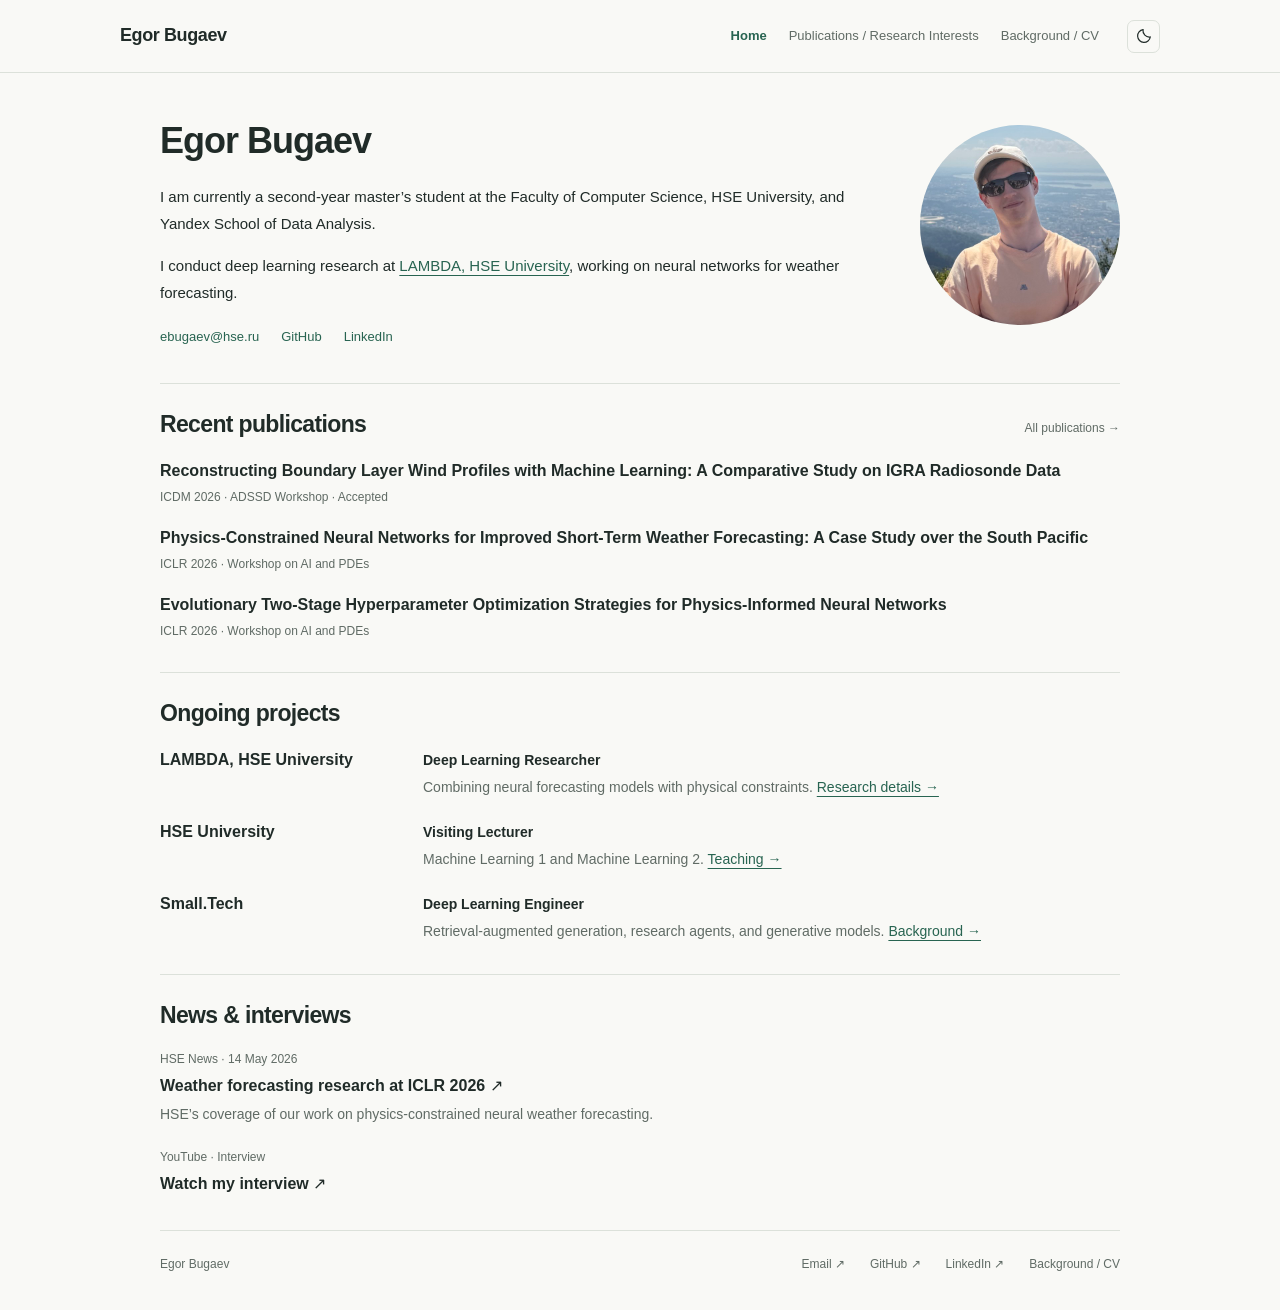
==== index.html @ fcecec60 "Publish personal research website" ====
<!doctype html>
<html lang="en"><head><meta charset="utf-8"><meta name="viewport" content="width=device-width,initial-scale=1"><meta name="description" content="Egor Bugaev, second-year master’s student at HSE and Yandex School of Data Analysis, and deep learning researcher at LAMBDA."><meta name="theme-color" content="#f9f9f6"><title>Home · Egor Bugaev</title><link rel="icon" href="favicon.svg" type="image/svg+xml"><link rel="stylesheet" href="style.css"><script src="theme.js"></script><script src="site.js" defer></script></head>
<body class="academic-site"><a class="skip" href="#main">Skip to content</a><header class="site-header"><div class="header-inner"><a class="wordmark" href="index.html">Egor Bugaev</a><nav aria-label="Main navigation"><a href="index.html" aria-current="page">Home</a><a href="research.html">Publications / Research Interests</a><a href="about.html">Background / CV</a></nav><button class="theme-toggle" type="button" aria-label="Toggle dark mode" aria-pressed="false" hidden><svg viewBox="0 0 24 24" width="18" height="18" fill="none" stroke="currentColor" stroke-width="1.6" aria-hidden="true"><path d="M20.4 13.3A8.5 8.5 0 0 1 10.7 3.6 8.5 8.5 0 1 0 20.4 13.3Z"/></svg></button></div></header>
<main id="main"><section class="hero hero-with-portrait">
<div class="hero-text"><h1>Egor Bugaev</h1>
<p>I am currently a second-year master’s student at the Faculty of Computer Science, HSE University, and Yandex School of Data Analysis.</p>
<p>I conduct deep learning research at <a href="https://cs.hse.ru/iai/lambda/">LAMBDA, HSE University</a>, working on neural networks for weather forecasting.</p>
<div class="text-links"><a href="mailto:ebugaev@hse.ru">ebugaev@hse.ru</a><a href="https://github.com/epbugaev">GitHub</a><a href="https://www.linkedin.com/in/epbugaev/">LinkedIn</a></div></div>
<div class="portrait-crop"><img src="assets/profile.jpg" alt="Egor Bugaev outdoors overlooking the coast" width="960" height="1280" fetchpriority="high" decoding="async"></div></section>
<section class="section home-section" id="recent-publications" aria-labelledby="recent-publications-title">
  <div class="section-heading"><h2 id="recent-publications-title">Recent publications</h2><a href="research.html#publications">All publications →</a></div>
  <ul class="home-publications">
    <li><h3><a href="research.html#wind-profiles">Reconstructing Boundary Layer Wind Profiles with Machine Learning: A Comparative Study on IGRA Radiosonde Data</a></h3><p class="entry-meta">ICDM 2026 · ADSSD Workshop · Accepted</p></li>
    <li><h3><a href="research.html#physics-constrained">Physics-Constrained Neural Networks for Improved Short-Term Weather Forecasting: A Case Study over the South Pacific</a></h3><p class="entry-meta">ICLR 2026 · Workshop on AI and PDEs</p></li>
    <li><h3><a href="research.html#pinn-optimization">Evolutionary Two-Stage Hyperparameter Optimization Strategies for Physics-Informed Neural Networks</a></h3><p class="entry-meta">ICLR 2026 · Workshop on AI and PDEs</p></li>
  </ul>
</section>
<section class="section home-section" id="ongoing-projects" aria-labelledby="ongoing-projects-title">
  <div class="section-heading"><h2 id="ongoing-projects-title">Ongoing projects</h2></div>
  <div class="current-work">
    <article><h3>LAMBDA, HSE University</h3><div><p class="role-title">Deep Learning Researcher</p><p>Combining neural forecasting models with physical constraints. <a href="research.html#forecasting">Research details →</a></p></div></article>
    <article><h3>HSE University</h3><div><p class="role-title">Visiting Lecturer</p><p>Machine Learning 1 and Machine Learning 2. <a href="about.html#teaching">Teaching →</a></p></div></article>
    <article><h3>Small.Tech</h3><div><p class="role-title">Deep Learning Engineer</p><p>Retrieval-augmented generation, research agents, and generative models. <a href="about.html#engineering">Background →</a></p></div></article>
  </div>
</section>
<section class="section home-section" id="news" aria-labelledby="news-title">
  <div class="section-heading"><h2 id="news-title">News &amp; interviews</h2></div>
  <ul class="home-news">
    <li><p class="entry-meta">HSE News · <time datetime="2026-05-14">14 May 2026</time></p><h3><a href="https://www.hse.ru/en/news/1158891081.html">Weather forecasting research at ICLR 2026 ↗</a></h3><p>HSE’s coverage of our work on physics-constrained neural weather forecasting.</p></li>
    <li><p class="entry-meta">YouTube · Interview</p><h3><a href="https://www.youtube.com/watch?v=sknjykD-WpU">Watch my interview ↗</a></h3></li>
  </ul>
</section>
</main><footer><span>Egor Bugaev</span><div><a href="mailto:ebugaev@hse.ru">Email ↗</a><a href="https://github.com/epbugaev">GitHub ↗</a><a href="https://www.linkedin.com/in/epbugaev/">LinkedIn ↗</a><a href="about.html">Background / CV</a></div></footer></body></html>
---- style.css ----
:root{color-scheme:light;--paper:#f9f9f6;--ink:#202b28;--muted:#606b65;--accent:#286451;--line:#dce1da;--panel:#eff2eb;--hover:#e5ebe1;--soft:#88988d}
:root[data-theme=dark]{color-scheme:dark;--paper:#131816;--ink:#e9ede7;--muted:#abb6ac;--accent:#a5cdb5;--line:#303a33;--panel:#1c251f;--hover:#28372c;--soft:#829d8a}
@media(prefers-color-scheme:dark){:root:not([data-theme=light]){color-scheme:dark;--paper:#131816;--ink:#e9ede7;--muted:#abb6ac;--accent:#a5cdb5;--line:#303a33;--panel:#1c251f;--hover:#28372c;--soft:#829d8a}}
*{box-sizing:border-box}html{scroll-behavior:smooth;scroll-padding-top:28px}body{margin:0;background:var(--paper);color:var(--ink);font:16px/1.75 -apple-system,BlinkMacSystemFont,"Segoe UI",sans-serif;-webkit-font-smoothing:antialiased}a{color:var(--accent);text-underline-offset:4px;text-decoration-thickness:1px}a:hover{text-decoration:underline}button{font:inherit;cursor:pointer}a:focus-visible,button:focus-visible{outline:2px solid var(--accent);outline-offset:5px}[hidden]{display:none!important}p{margin:0 0 17px}h1,h2,h3{line-height:1.25}h1{font-weight:540;letter-spacing:-1.8px;font-size:clamp(36px,5vw,54px);margin:0 0 24px}h2{font-weight:550;font-size:25px;letter-spacing:-.65px;margin:0}h3{font-weight:550;font-size:19px;letter-spacing:-.3px;margin:0 0 12px}h2 a,h3 a{color:inherit;text-decoration:none}main,footer,.header-inner{width:min(1040px,calc(100% - 80px));margin:auto}.site-header{border-bottom:1px solid var(--line)}.header-inner{min-height:85px;display:flex;align-items:center;gap:28px;flex-wrap:wrap;padding:17px 0}.wordmark{font-size:18px;font-weight:650;letter-spacing:-.4px;color:var(--ink);text-decoration:none;margin-right:auto;white-space:nowrap}.wordmark-detail{display:none;font-size:12px;color:var(--muted);font-weight:400}.header-inner nav{display:flex;gap:23px;align-items:center;font-size:13px}.header-inner nav a{color:var(--muted);text-decoration:none}.header-inner nav a[aria-current=page]{color:var(--accent);font-weight:650}.header-inner nav a:hover{color:var(--ink)}.theme-toggle{width:33px;height:33px;display:grid;place-items:center;background:transparent;border:1px solid var(--line);border-radius:7px;color:var(--ink);flex-shrink:0}.theme-toggle:hover{background:var(--hover)}.skip{position:absolute;top:-100px;left:20px;padding:10px 16px;background:var(--paper);z-index:10}.skip:focus{top:12px}.eyebrow{font-size:11px;line-height:1.6;letter-spacing:1.25px;text-transform:uppercase;color:var(--accent);font-weight:550;margin:0 0 16px}.hero{padding:66px 0 62px;max-width:820px}.hero h1{font-size:28px;letter-spacing:-.7px;margin:0 0 21px}.hero-statement{font:normal clamp(37px,5.4vw,59px)/1.13 Georgia,"Times New Roman",serif;letter-spacing:-1.7px;margin:0 0 27px}.hero-copy{max-width:715px;font-size:16px;color:var(--muted)}.hero-copy p:first-child{color:var(--ink)}.text-links{display:flex;flex-wrap:wrap;gap:22px;font-size:13px}.text-links a{text-decoration:none}.text-links a:hover{text-decoration:underline}.hero-links{margin-top:27px;gap:28px}.hero-links a:first-child{font-weight:600}.section{padding:34px 0 43px;border-top:1px solid var(--line)}.section-heading{display:flex;align-items:baseline;justify-content:space-between;gap:20px;margin:0 0 32px}.section-heading>a{font-size:12px;color:var(--muted);text-decoration:none}.section-heading>a:hover{color:var(--accent)}.feature-layout{display:grid;grid-template-columns:1.1fr 1fr;gap:50px;align-items:center}.feature-layout p:not(.eyebrow){font-size:14px;color:var(--muted);max-width:510px}.feature-title{font:normal 30px/1.22 Georgia,"Times New Roman",serif;letter-spacing:-.5px;margin-bottom:18px}.read-link{font-size:13px;text-decoration:none;color:var(--accent)}.method{margin:0;padding:22px 20px;background:var(--panel);border:1px solid var(--line);border-radius:3px}.method-label{font:10px ui-monospace,monospace;color:var(--muted);text-transform:uppercase;letter-spacing:1.1px}.method-flow{display:flex;gap:10px;justify-content:space-between;align-items:center;margin:30px 0}.method-flow>div{display:flex;flex-direction:column;gap:7px}.method-flow span{color:var(--soft);font:12px ui-monospace,monospace}.method-flow strong{font-size:12px;font-weight:550}.method-flow small{font-size:9px;color:var(--muted);white-space:nowrap}.method-flow b{font-weight:400;color:var(--soft);font-size:16px}.method figcaption{font-size:10px;color:var(--muted);line-height:1.6;border-top:1px solid var(--line);padding-top:12px}.publication{border-bottom:1px solid var(--line);padding-bottom:26px;margin-bottom:27px;max-width:870px}.publication:last-of-type{border:0;margin-bottom:0;padding-bottom:0}.publication .eyebrow,.publication .venue{font-size:10px;letter-spacing:.8px;margin-bottom:11px;color:var(--accent)}.publication h3{font-size:18px;line-height:1.5;max-width:820px;margin-bottom:10px}.authors{font-size:13px;color:var(--muted);margin-bottom:13px}.authors strong{color:var(--ink);font-weight:600}.publication .text-links{font-size:12px}.work-grid{display:grid;grid-template-columns:1fr 1fr;gap:50px}.work-grid article+article{border-left:1px solid var(--line);padding-left:38px}.work-grid p:not(.eyebrow){font-size:14px;color:var(--muted)}.contact-section{padding:40px 0 60px;border-top:1px solid var(--line)}.contact-section h2{font:normal 34px Georgia,serif;letter-spacing:-.7px;margin-bottom:15px}.contact-section p:not(.eyebrow){font-size:14px;color:var(--muted)}.contact-section>a{font-size:16px}footer{border-top:1px solid var(--line);padding:23px 0 35px;display:flex;justify-content:space-between;font-size:12px;color:var(--muted)}footer div{display:flex;flex-wrap:wrap;gap:12px 25px}footer a{text-decoration:none;color:var(--muted)}.page-intro{padding:64px 0 48px;max-width:790px}.page-lead{font-size:18px;line-height:1.7;color:var(--muted);margin:0;max-width:730px}.numbered-list article{display:grid;grid-template-columns:50px 1fr;gap:25px;max-width:760px;margin-bottom:26px}.numbered-list article>span{font:italic 24px Georgia,serif;color:var(--soft)}.numbered-list p{font-size:15px;color:var(--muted)}.year-heading{font:30px Georgia,serif;margin:0 0 30px}.small-note{font-size:12px!important;color:var(--muted)}.section>.small-note{margin:35px 0 0}.filters{display:flex;gap:10px;flex-wrap:wrap;padding:0 0 25px}.filters button{border:1px solid var(--line);background:transparent;color:var(--muted);padding:7px 14px;font-size:12px;border-radius:4px}.filters button[aria-pressed=true]{background:var(--ink);border-color:var(--ink);color:var(--paper)}.project-list{padding-bottom:38px}.project-row{display:grid;grid-template-columns:230px 1fr;gap:40px;padding:32px 0;border-top:1px solid var(--line)}.project-meta .eyebrow{margin-bottom:7px}.project-meta span{font-size:11px;color:var(--muted)}.project-row h2{font-size:23px;margin-bottom:15px}.project-row p:not(.eyebrow){font-size:15px;color:var(--muted)}.article-intro{padding:40px 0 47px;max-width:850px}.back-link{display:inline-block;font-size:12px;text-decoration:none;color:var(--muted);margin:0 0 35px}.article-intro h1{font-size:clamp(36px,5vw,50px);max-width:800px}.article-intro .text-links{margin-top:22px}.article-layout{display:grid;grid-template-columns:180px minmax(0,700px);gap:55px;border-top:1px solid var(--line);padding:35px 0 45px}.article-layout aside{align-self:start;position:sticky;top:30px;display:flex;flex-direction:column;gap:10px}.article-layout aside .eyebrow{color:var(--muted);font-size:10px;margin-bottom:3px}.article-layout aside a{font-size:12px;color:var(--muted);text-decoration:none}.prose section{margin-bottom:38px;scroll-margin-top:28px}.prose h2{margin:0 0 20px;font-size:25px}.prose h3{margin-top:25px}.prose p,.prose li{font-size:16px;color:var(--muted)}.prose strong{color:var(--ink);font-weight:600}.prose ul{padding-left:22px}.prose li{margin-bottom:12px}.prose .method{margin:25px 0}.prose .method-flow strong{font-size:15px}.prose .method-flow small{font-size:11px}.standalone{max-width:750px;border-top:1px solid var(--line);padding:35px 0}.timeline article{display:grid;grid-template-columns:180px 1fr;gap:25px;margin-bottom:27px}.timeline .date{font-size:12px;color:var(--muted)}.timeline .organization{font-size:14px;color:var(--accent);margin-bottom:7px}.timeline article div>p:last-child{font-size:14px;color:var(--muted)}.cv-title{padding:50px 0 35px}.cv-title h1{margin:12px 0 15px}.cv-title>a{font-size:14px}.print-button{float:right;background:transparent;border:1px solid var(--line);color:var(--accent);border-radius:4px;padding:7px 13px;font-size:12px}.paper-links{display:flex;gap:20px;font-size:12px}.paper-links a{text-decoration:none}.sr-only{position:absolute;width:1px;height:1px;padding:0;margin:-1px;overflow:hidden;clip:rect(0,0,0,0);white-space:nowrap;border:0}
@media(min-width:1350px){.wordmark-detail{display:inline}.header-inner{width:min(1160px,calc(100% - 80px))}}
@media(max-width:850px){main,footer,.header-inner{width:calc(100% - 48px)}.header-inner{gap:16px}.header-inner nav{gap:17px}.feature-layout{gap:26px;grid-template-columns:1fr 1fr}.method{padding:17px 14px}.method-flow{gap:7px}.method-flow small{font-size:8px}.article-layout{grid-template-columns:145px minmax(0,1fr);gap:30px}}
@media(max-width:640px){main,footer,.header-inner{width:calc(100% - 36px)}.header-inner{padding:18px 0 13px;gap:13px}.wordmark{font-size:17px}.header-inner nav{order:3;flex-basis:100%;justify-content:space-between;gap:10px;font-size:12px;padding-top:3px}.theme-toggle{width:30px;height:30px}.hero{padding:40px 0}.hero h1{font-size:25px}.hero-statement{font-size:40px;letter-spacing:-1.3px}.hero-copy{font-size:15px}.hero-links{column-gap:20px;row-gap:12px}.hero-links a:first-child{flex-basis:100%}.section{padding:27px 0 33px}.section-heading{gap:12px;margin-bottom:27px}.section-heading h2{font-size:22px}.section-heading>a{font-size:11px}.feature-layout,.work-grid{grid-template-columns:1fr;gap:25px}.feature-title{font-size:29px}.method{padding:20px}.method-flow{margin:25px 0;gap:10px}.method-flow small{font-size:10px}.method-flow strong{font-size:13px}.publication h3{font-size:17px}.work-grid article+article{border-left:0;border-top:1px solid var(--line);padding:25px 0 0}.page-intro{padding:40px 0 34px}h1{font-size:36px;letter-spacing:-1px}.page-lead{font-size:16px}.project-row{grid-template-columns:1fr;gap:15px}.project-meta .eyebrow{margin-bottom:1px}.project-row h2{font-size:22px}.article-intro{padding:28px 0 34px}.article-intro h1{font-size:36px}.article-layout{grid-template-columns:1fr;gap:25px}.article-layout aside{position:static;border-bottom:1px solid var(--line);padding-bottom:22px;flex-direction:row;flex-wrap:wrap;column-gap:18px;row-gap:8px}.article-layout aside .eyebrow{flex-basis:100%}.prose p,.prose li{font-size:15px}.numbered-list article{grid-template-columns:30px 1fr;gap:15px}.timeline article{grid-template-columns:1fr;gap:2px}.timeline .date{margin-bottom:5px}.cv-title h1{font-size:37px}.print-button{float:none;margin-bottom:22px}.contact-section h2{font-size:29px}footer{font-size:11px}footer div{gap:18px}}
@media(prefers-reduced-motion:reduce){html{scroll-behavior:auto}}
@media print{:root{--paper:#fff;--ink:#000;--muted:#333;--accent:#000;--line:#ccc;--panel:#fff;color-scheme:light}body{background:white;color:black;font-size:10pt}.site-header,footer,.skip,.print-button,.filters,.article-layout aside{display:none!important}main{width:100%}.cv-title{padding:0 0 18px}.cv-title h1{font-size:30pt}.section{padding:16px 0}.section-heading{margin-bottom:14px}h2{font-size:18pt}.publication,.timeline article{break-inside:avoid}.publication{margin-bottom:14px;padding-bottom:14px}.publication h3{font-size:11pt}.authors,.timeline article div>p:last-child,.organization{font-size:10pt}.timeline article{grid-template-columns:140px 1fr;gap:15px;margin-bottom:15px}.article-layout{display:block}a{color:inherit;text-decoration:none}.prose section{break-inside:avoid}@page{margin:16mm}}
/* Let the conceptual diagram shrink naturally on narrow screens. */
.feature-layout>*{min-width:0}.method-flow>div{min-width:0}.method-flow small{white-space:normal}
@media(max-width:640px){.feature-layout{grid-template-columns:minmax(0,1fr)}.method-flow{gap:6px}.method-flow strong{font-size:12px}.method-flow small{font-size:9px}.prose .method-flow strong{font-size:12px}.prose .method-flow small{font-size:9px}}
@media(max-width:360px){.header-inner nav{gap:5px;font-size:11px}.hero-statement{font-size:35px}.section-heading{flex-wrap:wrap}.method{padding:16px}.method-flow{gap:4px}.method-flow strong{font-size:11px}}
/* Head-and-shoulders display crop from the original 960 × 1280 photograph.
   The visible square corresponds to x=180, y=480, width=600, height=600. */
.hero-with-portrait{max-width:none;display:grid;grid-template-columns:minmax(0,1fr) 240px;gap:54px;align-items:start}
.hero-text{min-width:0}
.portrait-crop{position:relative;width:240px;aspect-ratio:1;overflow:hidden;border-radius:50%;margin-top:39px;background:var(--panel)}
.portrait-crop img{display:block;position:absolute;width:160%;max-width:none;height:auto;left:-30%;top:-80%}
@media(max-width:1000px) and (min-width:641px){.hero-with-portrait{grid-template-columns:minmax(0,1fr) 190px;gap:30px}.portrait-crop{width:190px}.hero-with-portrait .hero-statement{font-size:44px}}
@media(max-width:640px){.hero-with-portrait{display:flex;flex-direction:column;gap:25px}.portrait-crop{order:-1;width:150px;margin-top:0}.hero-text{width:100%}}
@media print{.hero-with-portrait{grid-template-columns:1fr 140px;gap:25px}.portrait-crop{width:140px}}
/* Academic layout: factual headings, compact sections, and readable prose. */
.academic-site .header-inner{min-height:72px}
.academic-site main,.academic-site footer{max-width:960px}
.academic-site .hero{padding:45px 0 34px}
.academic-site .hero-with-portrait{grid-template-columns:minmax(0,1fr) 200px;gap:45px}
.academic-site .hero h1{font-size:36px;font-weight:600;margin-bottom:20px;letter-spacing:-1px}
.academic-site .hero-text>p{font-size:15px;line-height:1.8;margin-bottom:15px}
.academic-site .hero .text-links{margin-top:20px}
.academic-site .portrait-crop{width:200px;margin-top:7px}
.academic-site .section{padding:26px 0 30px}
.academic-site .section-heading{margin-bottom:20px}
.academic-site h2{font-size:23px}
.academic-site .section>p{max-width:800px;font-size:15px}
.academic-site .publication{max-width:none;padding-bottom:20px;margin-bottom:20px}
.academic-site .publication h3{font-size:16px;line-height:1.5;margin-bottom:8px}
.academic-site .publication .eyebrow{text-transform:none;font-size:12px;letter-spacing:0;margin-bottom:6px;font-weight:400}
.academic-site .publication .authors{margin-bottom:8px}
.academic-site .section-heading>span{font-size:12px;color:var(--muted)}
.academic-site .page-intro{padding:40px 0 28px;max-width:850px}
.academic-site .page-intro h1,.academic-site .article-intro h1{font-size:34px;letter-spacing:-.8px;line-height:1.25;margin-bottom:14px}
.academic-site .page-lead{font-size:15px}
.academic-site .page-intro .text-links{margin-top:18px}
.academic-site .article-layout{grid-template-columns:150px minmax(0,1fr);gap:40px;padding-top:28px}
.academic-site .article-layout aside>p{font-size:12px;margin:0 0 4px;color:var(--muted)}
.academic-site .prose p,.academic-site .prose li{font-size:15px}
.academic-site .prose section{margin-bottom:30px}
.plain-work-list{padding-left:20px;margin:0;font-size:15px}
.plain-work-list li{margin-bottom:10px}
.code-index dt{font-size:13px;color:var(--ink);overflow-wrap:anywhere}
.code-index dd{margin:5px 0 18px;font-size:14px;color:var(--muted)}
@media(max-width:800px) and (min-width:641px){.academic-site .hero-with-portrait{grid-template-columns:minmax(0,1fr) 165px;gap:25px}.academic-site .portrait-crop{width:165px}}
@media(max-width:640px){.academic-site .hero{padding-top:30px}.academic-site .hero-with-portrait{display:grid;grid-template-columns:1fr;gap:22px}.academic-site .portrait-crop{width:125px;margin:0;order:-1}.academic-site .hero h1{font-size:31px}.academic-site .hero-text>p{font-size:15px}.academic-site .page-intro h1,.academic-site .article-intro h1{font-size:29px}.academic-site .article-layout{grid-template-columns:minmax(0,1fr);gap:24px}.academic-site .article-layout aside>p{flex-basis:100%}}
/* Three-page navigation and optional research detail. */
.academic-site .header-inner nav{gap:22px;line-height:1.4}
.research-details{margin:20px 0 0;border-top:1px solid var(--line);padding:14px 0 0}
.research-details summary{cursor:pointer;color:var(--accent);font-size:14px;width:fit-content}
.research-details summary:focus-visible{outline:2px solid var(--accent);outline-offset:5px}
.research-details[open]>summary{margin-bottom:24px}
.research-details .prose{max-width:780px}
.research-details .prose h3{margin-top:0;font-size:19px}
.research-details>p{margin-top:16px;font-size:14px;color:var(--muted)}
.cv-print-identity{display:none}
@media(max-width:760px){.academic-site .header-inner nav{order:3;flex-basis:100%;display:grid;grid-template-columns:auto minmax(0,1.7fr) minmax(0,1fr);gap:18px;font-size:12px;align-items:start}.academic-site .header-inner{gap:14px}.academic-site .wordmark{margin-right:auto}}
@media print{.cv-print-identity{display:block;font-size:11pt}.research-details{border:0}.research-details>summary{display:none}.academic-site .page-intro{padding-top:0}}

/* Compact homepage previews; full records live on Research and Background. */
.home-publications,.home-news{list-style:none;margin:0;padding:0}
.home-publications li+li{margin-top:18px}
.home-section h3{font-size:16px;line-height:1.5;letter-spacing:0;margin:0 0 4px}
.home-section .entry-meta{font-size:12px;color:var(--muted);margin:0}
.current-work article{display:grid;grid-template-columns:235px minmax(0,1fr);gap:28px}
.current-work article+article{margin-top:20px}
.current-work p{font-size:14px;margin:0;color:var(--muted)}
.current-work .role-title{color:var(--ink);font-weight:550;margin-bottom:3px}
.current-work p a{white-space:nowrap}
.home-news li+li{margin-top:20px}
.home-news .entry-meta{margin-bottom:4px}
.home-news li>p:not(.entry-meta){font-size:14px;color:var(--muted);margin:0}
@media(max-width:640px){.home-section .section-heading{align-items:start;gap:12px;flex-wrap:wrap}.current-work article{grid-template-columns:1fr;gap:3px}.home-section h3{font-size:15px}}

@media(max-width:640px){.academic-site footer{flex-wrap:wrap;gap:12px}.academic-site footer div{flex-wrap:wrap;gap:10px 18px}}
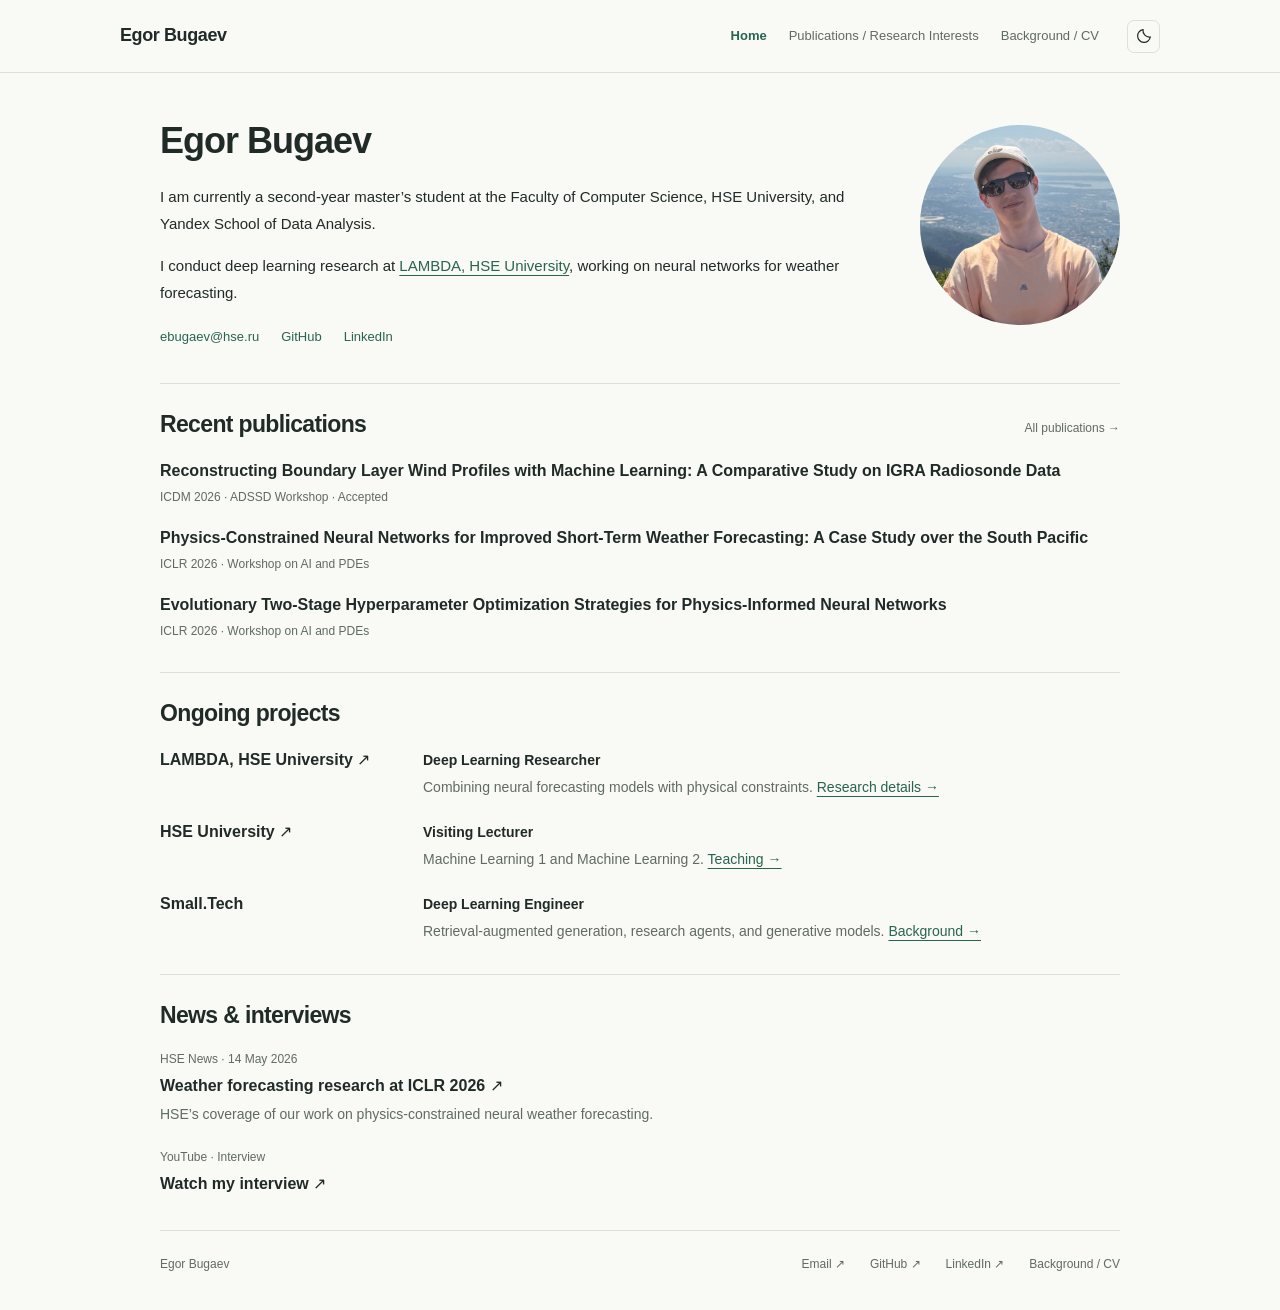
==== commit 27f6a1d6: "Link current HSE roles to university profile" ====
--- a/index.html
+++ b/index.html
@@ -18,8 +18,8 @@
 <section class="section home-section" id="ongoing-projects" aria-labelledby="ongoing-projects-title">
   <div class="section-heading"><h2 id="ongoing-projects-title">Ongoing projects</h2></div>
   <div class="current-work">
-    <article><h3>LAMBDA, HSE University</h3><div><p class="role-title">Deep Learning Researcher</p><p>Combining neural forecasting models with physical constraints. <a href="research.html#forecasting">Research details →</a></p></div></article>
-    <article><h3>HSE University</h3><div><p class="role-title">Visiting Lecturer</p><p>Machine Learning 1 and Machine Learning 2. <a href="about.html#teaching">Teaching →</a></p></div></article>
+    <article><h3><a href="https://www.hse.ru/org/persons/510293181/" title="My HSE profile">LAMBDA, HSE University ↗</a></h3><div><p class="role-title">Deep Learning Researcher</p><p>Combining neural forecasting models with physical constraints. <a href="research.html#forecasting">Research details →</a></p></div></article>
+    <article><h3><a href="https://www.hse.ru/org/persons/510293181/" title="My HSE profile">HSE University ↗</a></h3><div><p class="role-title">Visiting Lecturer</p><p>Machine Learning 1 and Machine Learning 2. <a href="about.html#teaching">Teaching →</a></p></div></article>
     <article><h3>Small.Tech</h3><div><p class="role-title">Deep Learning Engineer</p><p>Retrieval-augmented generation, research agents, and generative models. <a href="about.html#engineering">Background →</a></p></div></article>
   </div>
 </section>
